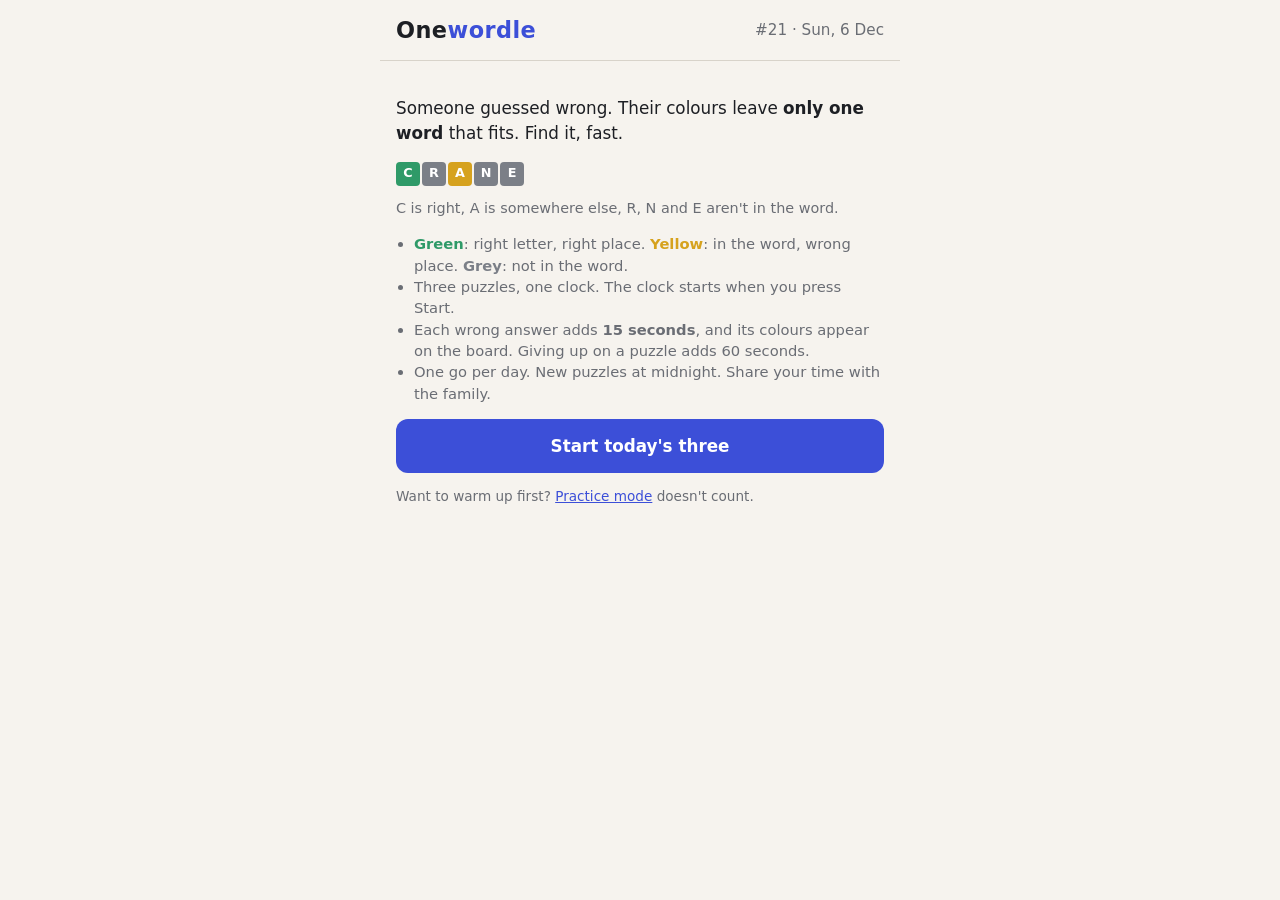
==== docs/index.html @ 226c1877 "Onewordle daily: three puzzles a day, timed, shareable Puzzle builder (ENABLE + wordfreq, uniqueness" ====
<!doctype html>
<html lang="en">
<head>
<meta charset="utf-8">
<meta name="viewport" content="width=device-width, initial-scale=1, viewport-fit=cover">
<title>Onewordle</title>
<meta name="description" content="Three five-letter puzzles a day. One wrong guess, one possible answer. Fastest time wins.">
<meta property="og:title" content="Onewordle">
<meta property="og:description" content="One wrong guess, one possible answer. Three a day. Fastest time wins.">
<meta name="theme-color" content="#3c4fd8">
<link rel="stylesheet" href="style.css">
</head>
<body class="daily">
<header>
  <h1>One<span>wordle</span></h1>
  <div class="hud">
    <span id="dayLabel"></span>
    <span id="clock" class="clock" hidden>0:00</span>
  </div>
</header>

<section id="intro" class="panel">
  <p class="lead">Someone guessed wrong. Their colours leave <b>only one word</b> that fits. Find it, fast.</p>
  <div class="example" id="example"></div>
  <ul class="rules">
    <li><b class="g">Green</b>: right letter, right place. <b class="y">Yellow</b>: in the word, wrong place. <b class="x">Grey</b>: not in the word.</li>
    <li>Three puzzles, one clock. The clock starts when you press Start.</li>
    <li>Each wrong answer adds <b>15 seconds</b>, and its colours appear on the board. Giving up on a puzzle adds 60 seconds.</li>
    <li>One go per day. New puzzles at midnight. Share your time with the family.</li>
  </ul>
  <button id="start" class="primary big-btn">Start today's three</button>
  <p class="small muted">Want to warm up first? <a href="practice.html">Practice mode</a> doesn't count.</p>
</section>

<main id="play" hidden>
  <div class="progress" id="progress"></div>
  <div id="board"></div>
  <div id="msg" role="status" aria-live="polite"></div>
  <div id="kb"></div>
  <div class="row-actions"><button id="giveup">Give up on this one (+60s)</button></div>
</main>

<section id="done" class="panel" hidden>
  <div class="total"><span class="muted">Today's time</span><b id="total">0:00.0</b></div>
  <div id="splits"></div>
  <button id="share" class="primary big-btn">Share with the family</button>
  <pre id="shareText" class="share-text"></pre>
  <div class="mystats" id="mystats"></div>
  <p class="muted small" id="nextIn"></p>
  <p class="small"><a href="practice.html">Practice mode</a></p>
</section>

<div id="toast" role="status" aria-live="polite" hidden></div>

<script src="words.js"></script>
<script src="schedule.js"></script>
<script src="today.js"></script>
</body>
</html>
---- docs/style.css ----
:root {
  --bg: #f6f3ee; --fg: #1d1f24; --muted: #6a6d74; --line: #d8d3ca; --card: #fff;
  --green: #2f9a68; --yellow: #d6a21e; --grey: #7b7f87; --accent: #3c4fd8;
  --key: #e4dfd6;
}
@media (prefers-color-scheme: dark) {
  :root { --bg: #15171b; --fg: #eceae6; --muted: #9a9ca3; --line: #2d3037; --card: #1e2126;
          --grey: #4a4e56; --key: #33373f; --accent: #8c9bff; }
}
* { box-sizing: border-box; }
body { margin: 0; background: var(--bg); color: var(--fg);
  font: 16px/1.45 -apple-system, "Segoe UI", system-ui, sans-serif; }
header { display: flex; justify-content: space-between; align-items: center;
  max-width: 520px; margin: 0 auto; padding: 14px 16px; border-bottom: 1px solid var(--line); }
h1 { margin: 0; font-size: 1.4rem; letter-spacing: .02em; }
h1 span { color: var(--accent); }
.hud { display: flex; gap: 14px; font-variant-numeric: tabular-nums; color: var(--muted); font-size: .95rem; }
#score { color: var(--fg); font-weight: 600; }
.panel, main { max-width: 520px; margin: 0 auto; padding: 18px 16px 32px; }
.lead { font-size: 1.05rem; }
.opt { display: flex; flex-wrap: wrap; gap: 10px 16px; align-items: center; margin: 14px 0; }
.lbl { width: 90px; color: var(--muted); }
select { font: inherit; padding: 6px 8px; border-radius: 8px; border: 1px solid var(--line); background: var(--card); color: var(--fg); }
.rules { padding-left: 18px; color: var(--muted); font-size: .92rem; }
.rules b.g { color: var(--green); } .rules b.y { color: var(--yellow); } .rules b.x { color: var(--grey); }
button { font: inherit; cursor: pointer; border-radius: 10px; border: 1px solid var(--line);
  background: var(--card); color: var(--fg); padding: 9px 16px; }
button.primary { background: var(--accent); color: #fff; border-color: transparent; font-weight: 600; }
.tag { text-align: center; margin-bottom: 10px; }
#bandTag { display: inline-block; font-size: .8rem; text-transform: uppercase; letter-spacing: .08em;
  color: var(--muted); border: 1px solid var(--line); border-radius: 99px; padding: 2px 10px; }

#board { display: grid; gap: 6px; justify-content: center; }
.row { display: grid; grid-template-columns: repeat(5, 54px); gap: 6px; position: relative; }
.row .cap { position: absolute; left: -70px; top: 50%; transform: translateY(-50%); width: 64px;
  text-align: right; font-size: .7rem; color: var(--muted); text-transform: uppercase; letter-spacing: .05em; }
.tile { width: 54px; height: 54px; display: grid; place-items: center; font-weight: 700; font-size: 1.6rem;
  text-transform: uppercase; border: 2px solid var(--line); border-radius: 8px; background: var(--card); }
.tile.s0, .tile.s1, .tile.s2 { color: #fff; border-color: transparent; }
.tile.s0 { background: var(--grey); } .tile.s1 { background: var(--yellow); } .tile.s2 { background: var(--green); }
.tile.filled { border-color: var(--muted); }
.divider { height: 1px; background: var(--line); margin: 6px 0; }
.row.input .tile.cursor { border-color: var(--accent); }
.shake { animation: shake .3s; }
@keyframes shake { 25% { transform: translateX(-6px); } 75% { transform: translateX(6px); } }

#msg { min-height: 1.6em; text-align: center; margin: 10px 0 4px; font-weight: 600; }
#msg.good { color: var(--green); } #msg.bad { color: #c8473d; }
#after { text-align: center; margin: 6px 0 14px; }
#explain { font-size: .88rem; color: var(--muted); margin-bottom: 10px; }
#explain b { color: var(--fg); }

#kb { margin-top: 14px; display: grid; gap: 6px; }
.kbrow { display: flex; justify-content: center; gap: 5px; }
.key { min-width: 0; flex: 1; max-width: 42px; height: 50px; padding: 0; border: 0; border-radius: 6px;
  background: var(--key); font-weight: 600; text-transform: uppercase; }
.key.wide { max-width: 66px; font-size: .75rem; }
.key.s0 { background: transparent; color: transparent; box-shadow: inset 0 0 0 1px var(--line); }
.key.s1 { background: var(--yellow); color: #fff; } .key.s2 { background: var(--green); color: #fff; }
.row-actions { text-align: center; margin-top: 14px; }
#giveup { color: var(--muted); font-size: .85rem; padding: 6px 12px; }

#summary { width: 100%; border-collapse: collapse; margin: 10px 0 18px; font-size: .92rem; }
#summary td { padding: 6px 4px; border-bottom: 1px solid var(--line); }
#summary td:last-child { text-align: right; font-variant-numeric: tabular-nums; }
.pos { color: var(--green); } .neg { color: #c8473d; }

@media (max-width: 420px) {
  .row { grid-template-columns: repeat(5, 48px); }
  .tile { width: 48px; height: 48px; font-size: 1.4rem; }
  .row .cap { display: none; }
}

/* ---------- daily */
a { color: var(--accent); }
.home { color: inherit; text-decoration: none; }
.tagline { font-size: .7rem; font-weight: 500; color: var(--muted); text-transform: uppercase; letter-spacing: .08em; }
.small { font-size: .85rem; } .muted { color: var(--muted); }
.big-btn { width: 100%; padding: 14px 16px; font-size: 1.05rem; border-radius: 12px; }
.clock { font: 700 1.35rem/1 ui-monospace, Menlo, monospace; color: var(--fg); font-variant-numeric: tabular-nums; }
.clock.bump { animation: bump .5s; }
@keyframes bump { 30% { color: #c8473d; transform: scale(1.15); } }
.example { margin: 6px 0 4px; }
.ex-row { display: flex; gap: 12px; align-items: center; flex-wrap: wrap; font-size: .9rem; }
.mini { display: inline-flex; gap: 2px; }
.mini i { font-style: normal; width: 24px; height: 24px; display: grid; place-items: center; border-radius: 4px;
  color: #fff; font-weight: 700; font-size: .8rem; text-transform: uppercase; }
.mini i.s0 { background: var(--grey); } .mini i.s1 { background: var(--yellow); } .mini i.s2 { background: var(--green); }
.progress { display: flex; justify-content: center; gap: 8px; margin-bottom: 12px; }
.dot { display: grid; justify-items: center; font-weight: 700; font-size: .85rem; color: var(--muted);
  border: 1px solid var(--line); border-radius: 10px; padding: 4px 12px; min-width: 70px; }
.dot small { font-weight: 500; font-size: .65rem; text-transform: uppercase; letter-spacing: .06em; }
.dot.now { border-color: var(--accent); color: var(--fg); }
.dot.done { background: var(--green); border-color: transparent; color: #fff; }
.total { display: grid; justify-items: center; gap: 2px; margin: 4px 0 14px; }
.total b { font: 700 3rem/1 ui-monospace, Menlo, monospace; font-variant-numeric: tabular-nums; }
#splits { display: grid; gap: 8px; margin-bottom: 16px; }
.split { display: flex; flex-wrap: wrap; align-items: center; gap: 6px 10px; padding: 10px 12px; border: 1px solid var(--line);
  border-radius: 10px; background: var(--card); font-size: .85rem; }
.split .band { width: 64px; font-size: .68rem; text-transform: uppercase; letter-spacing: .06em; color: var(--muted); }
.split b { margin-left: auto; font: 700 1rem ui-monospace, Menlo, monospace; font-variant-numeric: tabular-nums; }
.split .arrow { color: var(--muted); }
.share-text { white-space: pre-wrap; font: .85rem/1.5 ui-monospace, Menlo, monospace; background: var(--card);
  border: 1px dashed var(--line); border-radius: 10px; padding: 10px 12px; margin: 12px 0; user-select: all; }
.mystats { display: grid; grid-template-columns: repeat(4, 1fr); gap: 6px; margin: 8px 0 10px; text-align: center; }
.mystats div { display: grid; gap: 2px; }
.mystats b { font-size: 1.15rem; font-variant-numeric: tabular-nums; }
.mystats span { font-size: .68rem; color: var(--muted); text-transform: uppercase; letter-spacing: .05em; }
#toast { position: fixed; left: 50%; bottom: calc(24px + env(safe-area-inset-bottom, 0px)); transform: translateX(-50%);
  background: var(--fg); color: var(--bg); padding: 10px 16px; border-radius: 10px; font-size: .9rem; font-weight: 600; z-index: 5; }
body.daily header { position: sticky; top: 0; background: var(--bg); z-index: 3; }
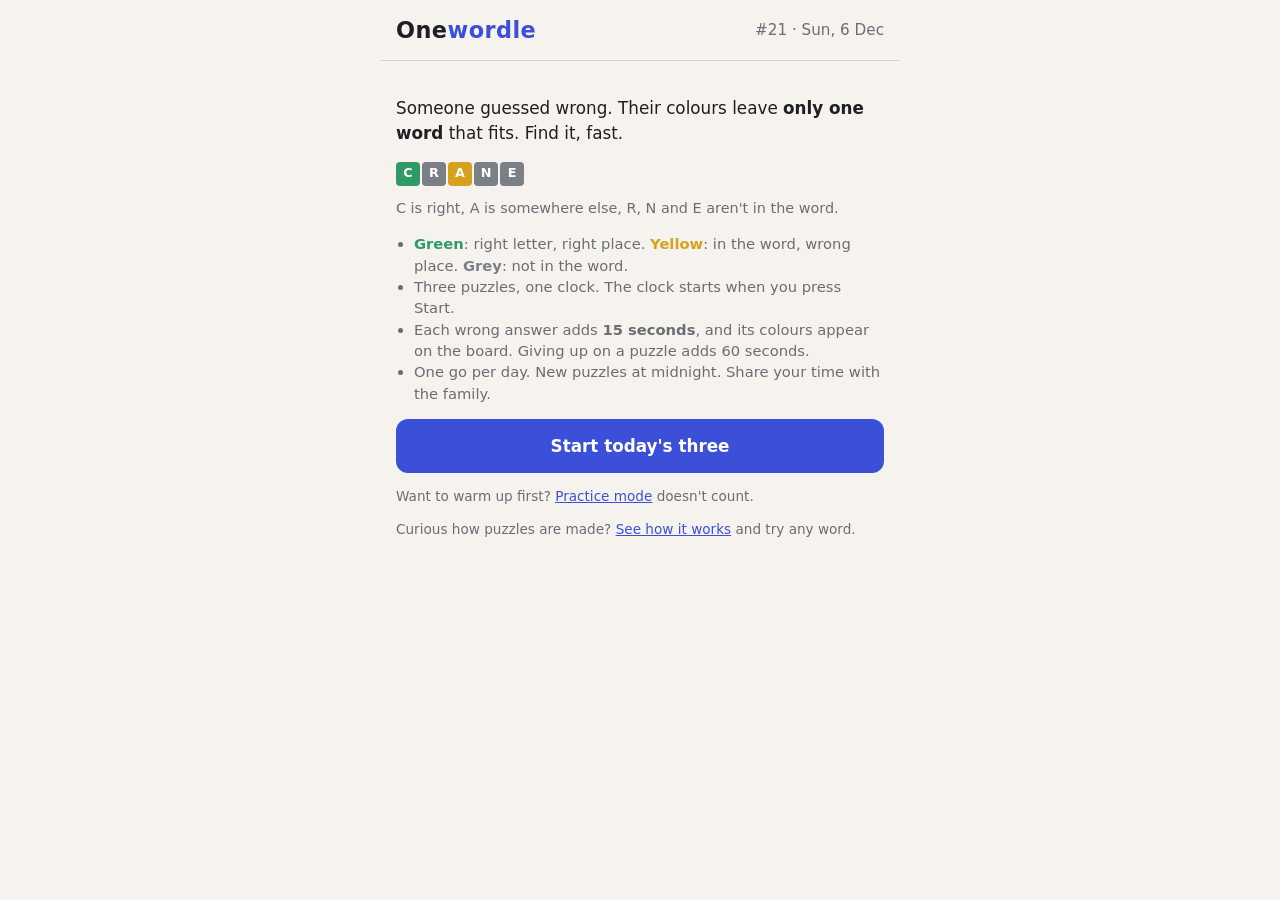
==== commit acbdcfd9: "Add How it works page: word explorer, pipeline, readable rules, in-browser check rules.js holds the " ====
--- a/docs/index.html
+++ b/docs/index.html
@@ -8,6 +8,8 @@
 <meta property="og:title" content="Onewordle">
 <meta property="og:description" content="One wrong guess, one possible answer. Three a day. Fastest time wins.">
 <meta name="theme-color" content="#3c4fd8">
+<link rel="icon" href="favicon.ico" sizes="48x48">
+<link rel="apple-touch-icon" href="apple-touch-icon.png">
 <link rel="stylesheet" href="style.css">
 </head>
 <body class="daily">
@@ -30,6 +32,7 @@
   </ul>
   <button id="start" class="primary big-btn">Start today's three</button>
   <p class="small muted">Want to warm up first? <a href="practice.html">Practice mode</a> doesn't count.</p>
+  <p class="small muted">Curious how puzzles are made? <a href="how.html">See how it works</a> and try any word.</p>
 </section>
 
 <main id="play" hidden>
@@ -47,7 +50,7 @@
   <pre id="shareText" class="share-text"></pre>
   <div class="mystats" id="mystats"></div>
   <p class="muted small" id="nextIn"></p>
-  <p class="small"><a href="practice.html">Practice mode</a></p>
+  <p class="small"><a href="practice.html">Practice mode</a> · <a href="how.html">How it works</a></p>
 </section>
 
 <div id="toast" role="status" aria-live="polite" hidden></div>
